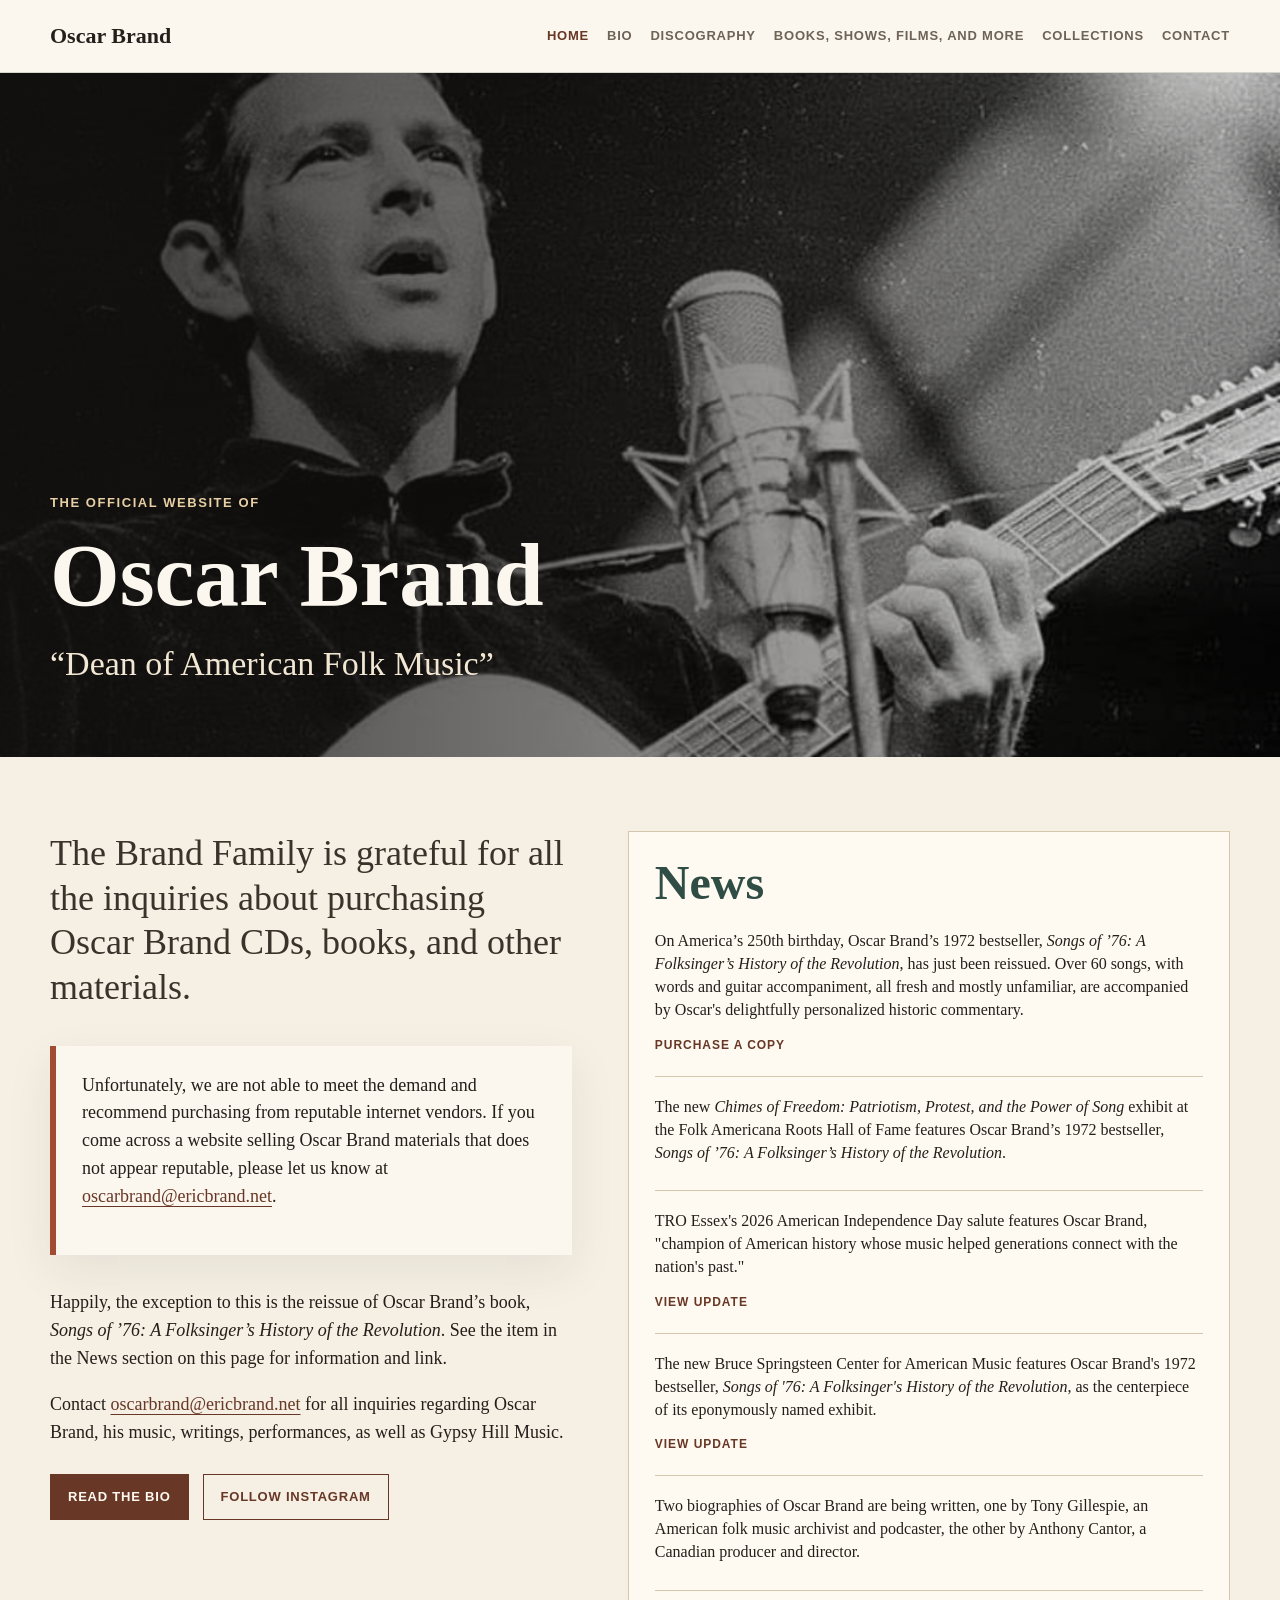
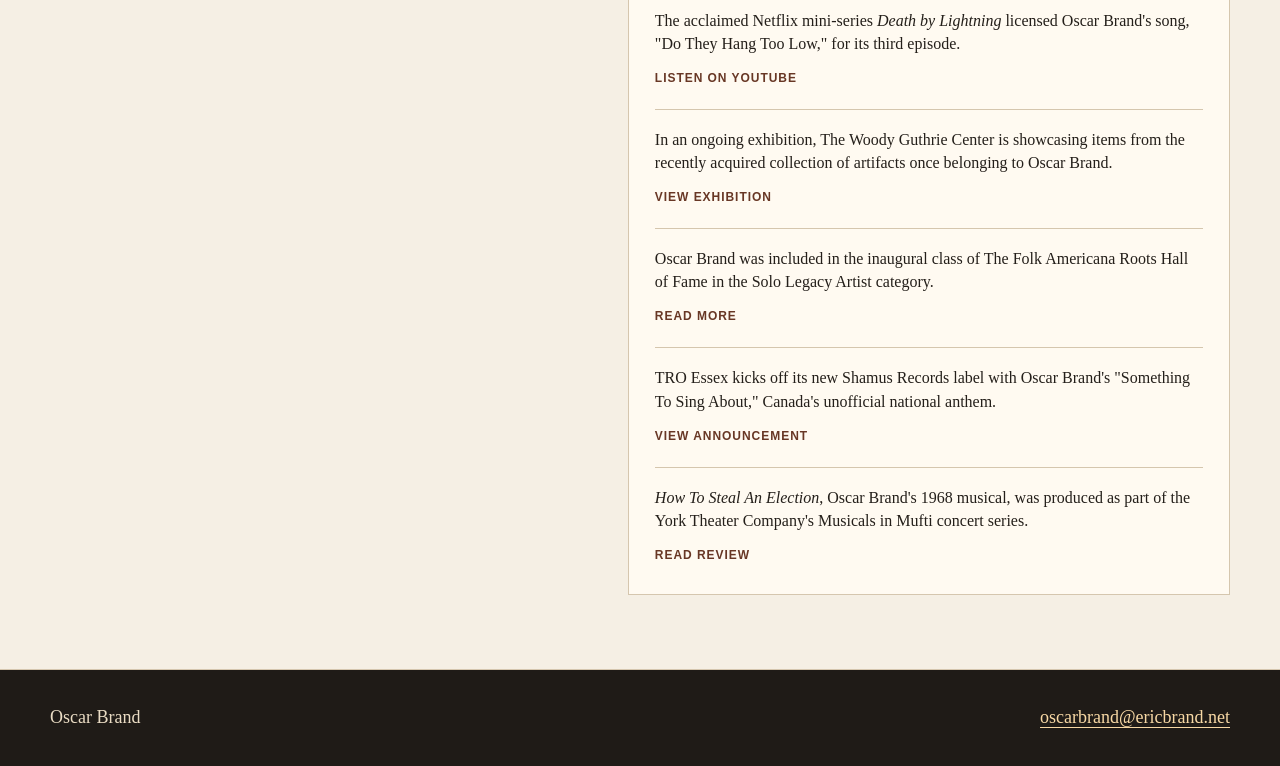
==== index.html @ 60d875d0 "Add technical SEO metadata and sitemap" ====
<!doctype html>
<html lang="en">
<head>
  <meta charset="utf-8">
  <meta name="viewport" content="width=device-width, initial-scale=1">
  <title>Oscar Brand | Official Website</title>
  <meta name="description" content="The official website of Oscar Brand, Dean of American Folk Music.">
  <meta name="robots" content="index, follow">
  <link rel="canonical" href="https://oscarbrand.com/">
  <meta property="og:type" content="website">
  <meta property="og:title" content="Oscar Brand | Official Website">
  <meta property="og:description" content="The official website of Oscar Brand, Dean of American Folk Music.">
  <meta property="og:url" content="https://oscarbrand.com/">
  <meta property="og:image" content="https://oscarbrand.com/assets/home-hero.jpg">
  <meta property="og:image:alt" content="Oscar Brand performing with his guitar">
  <link rel="stylesheet" href="styles.css">
  <script type="application/ld+json">
  {
    "@context": "https://schema.org",
    "@type": "Person",
    "name": "Oscar Brand",
    "url": "https://oscarbrand.com/",
    "image": "https://oscarbrand.com/assets/home-hero.jpg",
    "description": "Oscar Brand was a writer, composer, performer, and radio and television personality known as the Dean of American Folk Music.",
    "sameAs": [
      "https://en.wikipedia.org/wiki/Oscar_Brand",
      "https://www.instagram.com/theoscarbrand/",
      "https://www.discogs.com/artist/292540-Oscar-Brand"
    ]
  }
  </script>
</head>
<body>
  <header class="site-header">
    <nav class="nav" aria-label="Primary navigation">
      <a class="brand" href="index.html">Oscar Brand</a>
      <div class="nav-links">
        <a href="index.html" aria-current="page">Home</a>
        <a href="bio.html">Bio</a>
        <a href="discography.html">Discography</a>
        <a href="books-shows-films.html">Books, Shows, Films, and More</a>
        <a href="collections.html">Collections</a>
        <a href="contact.html">Contact</a>
      </div>
    </nav>
  </header>

  <main>
    <section class="hero" style="--hero-image: url('assets/home-hero.jpg'); --hero-position: 50% 30%;">
      <div class="hero-inner">
        <p class="eyebrow">The Official Website of</p>
        <h1>Oscar Brand</h1>
        <p class="hero-subtitle">“Dean of American Folk Music”</p>
      </div>
    </section>

    <section class="content two-column home-content">
      <div class="copy">
        <p class="lead">The Brand Family is grateful for all the inquiries about purchasing Oscar Brand CDs, books, and other materials.</p>
        <div class="notice">
          <p>Unfortunately, we are not able to meet the demand and recommend purchasing from reputable internet vendors. If you come across a website selling Oscar Brand materials that does not appear reputable, please let us know at <a href="mailto:oscarbrand@ericbrand.net">oscarbrand@ericbrand.net</a>.</p>
        </div>
        <p>Happily, the exception to this is the reissue of Oscar Brand’s book, <em>Songs of ’76: A Folksinger’s History of the Revolution</em>. See the item in the News section on this page for information and link.</p>
        <p>Contact <a href="mailto:oscarbrand@ericbrand.net">oscarbrand@ericbrand.net</a> for all inquiries regarding Oscar Brand, his music, writings, performances, as well as Gypsy Hill Music.</p>
        <div class="button-row">
          <a class="button" href="bio.html">Read the Bio</a>
          <a class="button secondary" href="https://www.instagram.com/theoscarbrand/">Follow Instagram</a>
        </div>
      </div>

      <aside class="news" aria-labelledby="news-heading">
        <h2 id="news-heading">News</h2>
        <ul class="news-list">
          <li><p>On America’s 250th birthday, Oscar Brand’s 1972 bestseller, <em>Songs of ’76: A Folksinger’s History of the Revolution</em>, has just been reissued. Over 60 songs, with words and guitar accompaniment, all fresh and mostly unfamiliar, are accompanied by Oscar's delightfully personalized historic commentary.</p><a href="https://www.simonandschuster.ca/books/Songs-of-76/Oscar-Brand/9781493098408">Purchase a copy</a></li>
          <li><p>The new <em>Chimes of Freedom: Patriotism, Protest, and the Power of Song</em> exhibit at the Folk Americana Roots Hall of Fame features Oscar Brand’s 1972 bestseller, <em>Songs of ’76: A Folksinger’s History of the Revolution</em>.</p></li>
          <li><p>TRO Essex's 2026 American Independence Day salute features Oscar Brand, "champion of American history whose music helped generations connect with the nation's past."</p><a href="https://www.instagram.com/troessexmusicgroup/reel/DaN21lPpsqW/">View update</a></li>
          <li><p>The new Bruce Springsteen Center for American Music features Oscar Brand's 1972 bestseller, <em>Songs of '76: A Folksinger's History of the Revolution</em>, as the centerpiece of its eponymously named exhibit.</p><a href="https://www.instagram.com/brand_jeannie/p/DZvspr8H_Sf/">View update</a></li>
          <li><p>Two biographies of Oscar Brand are being written, one by Tony Gillespie, an American folk music archivist and podcaster, the other by Anthony Cantor, a Canadian producer and director.</p></li>
          <li><p>The acclaimed Netflix mini-series <em>Death by Lightning</em> licensed Oscar Brand's song, "Do They Hang Too Low," for its third episode.</p><a href="https://www.youtube.com/playlist?list=PLxLf7ivC2yMUwayCAdQJcPtGXL4rlucHL">Listen on YouTube</a></li>
          <li><p>In an ongoing exhibition, The Woody Guthrie Center is showcasing items from the recently acquired collection of artifacts once belonging to Oscar Brand.</p><a href="https://woodyguthriecenter.org/visit/exhibits/balladmonger/">View exhibition</a></li>
          <li><p>Oscar Brand was included in the inaugural class of The Folk Americana Roots Hall of Fame in the Solo Legacy Artist category.</p><a href="https://www.americanbluesscene.com/2024/03/the-folk-americana-roots-hall-of-fame-inductees-oscar-brand/">Read more</a></li>
          <li><p>TRO Essex kicks off its new Shamus Records label with Oscar Brand's "Something To Sing About," Canada's unofficial national anthem.</p><a href="https://www.linkedin.com/posts/troessexmusicgroup_recordlabel-shamusrecords-music-activity-7161459647114149888-jFPa/">View announcement</a></li>
          <li><p><em>How To Steal An Election</em>, Oscar Brand's 1968 musical, was produced as part of the York Theater Company's Musicals in Mufti concert series.</p><a href="https://newyorktheater.me/2023/08/29/how-to-steal-an-election-musical-review/">Read review</a></li>
        </ul>
      </aside>
    </section>
  </main>

  <footer class="site-footer"><div class="footer-inner"><p>Oscar Brand</p><p><a href="mailto:oscarbrand@ericbrand.net">oscarbrand@ericbrand.net</a></p></div></footer>
</body>
</html>
---- styles.css ----
:root {
  --ink: #241f1a;
  --muted: #6d6357;
  --paper: #f5efe4;
  --paper-soft: #fbf7ef;
  --line: #d5c6ae;
  --accent: #9f4c32;
  --accent-dark: #683725;
  --green: #2f4c45;
  --gold: #b78449;
  --max: 1180px;
}

* { box-sizing: border-box; }
html { scroll-behavior: smooth; }
body {
  margin: 0;
  background: var(--paper);
  color: var(--ink);
  font-family: Georgia, "Times New Roman", serif;
  font-size: 18px;
  line-height: 1.55;
}
img { display: block; max-width: 100%; }
a { color: var(--accent-dark); text-decoration-thickness: 1px; text-underline-offset: 4px; }
a:hover { color: var(--accent); }
.site-header {
  position: sticky;
  top: 0;
  z-index: 10;
  border-bottom: 1px solid rgba(36, 31, 26, 0.16);
  background: rgba(251, 247, 239, 0.94);
  backdrop-filter: blur(14px);
}
.nav {
  width: min(var(--max), calc(100% - 40px));
  margin: 0 auto;
  min-height: 72px;
  display: flex;
  align-items: center;
  justify-content: space-between;
  gap: 24px;
}
.brand {
  color: var(--ink);
  font-size: 22px;
  font-weight: 700;
  letter-spacing: 0;
  text-decoration: none;
  white-space: nowrap;
}
.nav-links { display: flex; align-items: center; justify-content: flex-end; gap: 18px; flex-wrap: wrap; }
.nav-links a {
  color: var(--muted);
  font-family: Arial, Helvetica, sans-serif;
  font-size: 13px;
  font-weight: 700;
  letter-spacing: 0.06em;
  text-transform: uppercase;
  text-decoration: none;
}
.nav-links a[aria-current="page"], .nav-links a:hover { color: var(--accent-dark); }
.hero {
  width: min(100%, 1440px);
  margin-inline: auto;
  min-height: 76vh;
  display: grid;
  align-items: end;
  background: linear-gradient(90deg, rgba(20, 18, 16, 0.82) 0%, rgba(20, 18, 16, 0.58) 43%, rgba(20, 18, 16, 0.12) 100%), var(--hero-image) var(--hero-position, center) / cover no-repeat;
  color: var(--paper-soft);
}
.hero-inner { width: min(var(--max), calc(100% - 40px)); margin: 0 auto; padding: 88px 0 72px; }
.eyebrow {
  margin: 0 0 14px;
  color: #e8cfa4;
  font-family: Arial, Helvetica, sans-serif;
  font-size: 13px;
  font-weight: 700;
  letter-spacing: 0.12em;
  text-transform: uppercase;
}
h1, h2, h3 { margin: 0; line-height: 1.06; letter-spacing: 0; }
h1 { max-width: 760px; font-size: clamp(48px, 7vw, 98px); }
.hero-subtitle { max-width: 680px; margin: 20px 0 0; color: #f2e7d3; font-size: clamp(22px, 3vw, 34px); line-height: 1.25; }
.page-hero {
  width: min(100%, 1440px);
  margin-inline: auto;
  min-height: 390px;
  display: grid;
  align-items: end;
  background: linear-gradient(90deg, rgba(20, 18, 16, 0.82) 0%, rgba(20, 18, 16, 0.46) 48%, rgba(20, 18, 16, 0.08) 100%), var(--hero-image) var(--hero-position, center) / cover no-repeat;
  color: var(--paper-soft);
}
.page-hero .hero-inner { padding: 0 0 52px; }
.content { width: min(var(--max), calc(100% - 40px)); margin: 0 auto; padding: 74px 0; }
.two-column { display: grid; grid-template-columns: minmax(0, 1.1fr) minmax(310px, 0.55fr); gap: 56px; align-items: start; }
.home-content { grid-template-columns: minmax(0, 0.78fr) minmax(390px, 0.9fr); }
.lead { color: #3b332b; font-size: clamp(23px, 3vw, 36px); line-height: 1.24; }
.copy p { max-width: 780px; }
.copy p:first-child { margin-top: 0; }
.notice { margin: 34px 0; padding: 26px; border-left: 6px solid var(--accent); background: var(--paper-soft); box-shadow: 0 16px 44px rgba(68, 50, 33, 0.08); }
.button-row { display: flex; gap: 14px; flex-wrap: wrap; margin-top: 28px; }
.button {
  display: inline-flex;
  align-items: center;
  min-height: 46px;
  padding: 11px 17px;
  border: 1px solid var(--accent-dark);
  background: var(--accent-dark);
  color: #fffaf1;
  font-family: Arial, Helvetica, sans-serif;
  font-size: 13px;
  font-weight: 700;
  letter-spacing: 0.06em;
  text-transform: uppercase;
  text-decoration: none;
}
.button.secondary { background: transparent; color: var(--accent-dark); }
.news { padding: 26px; border: 1px solid var(--line); background: #fffaf1; }
.news h2, .section-title { margin-bottom: 20px; color: var(--green); font-size: clamp(30px, 4vw, 48px); }
.news-list { display: grid; gap: 18px; margin: 0; padding: 0; list-style: none; }
.news-list li { padding-top: 18px; border-top: 1px solid var(--line); }
.news-list li:first-child { padding-top: 0; border-top: 0; }
.news-list p { margin: 0 0 8px; font-size: 16px; line-height: 1.45; }
.news-list a { font-family: Arial, Helvetica, sans-serif; font-size: 12px; font-weight: 700; letter-spacing: 0.08em; text-transform: uppercase; text-decoration: none; }
.feature-image { overflow: hidden; border: 1px solid var(--line); background: #fffaf1; }
.feature-image img { width: 100%; aspect-ratio: 4 / 3; object-fit: cover; object-position: var(--feature-position, center); }
.feature-image.full-image img { aspect-ratio: auto; object-fit: contain; }
.link-grid { display: grid; grid-template-columns: repeat(3, minmax(0, 1fr)); gap: 14px; margin-top: 30px; }
.link-card { min-height: 112px; padding: 20px; border: 1px solid var(--line); background: var(--paper-soft); color: var(--ink); text-decoration: none; }
.link-card strong { display: block; margin-bottom: 6px; color: var(--accent-dark); font-family: Arial, Helvetica, sans-serif; font-size: 13px; letter-spacing: 0.07em; text-transform: uppercase; }
.simple-list { display: grid; grid-template-columns: repeat(2, minmax(0, 1fr)); gap: 14px; margin: 30px 0 0; padding: 0; list-style: none; }
.simple-list li { padding: 18px 20px; border: 1px solid var(--line); background: var(--paper-soft); }
.simple-list a { font-weight: 700; }
.site-footer { border-top: 1px solid var(--line); background: #1f1b17; color: #eadcc4; }
.footer-inner { width: min(var(--max), calc(100% - 40px)); margin: 0 auto; padding: 34px 0; display: flex; align-items: center; justify-content: space-between; gap: 20px; flex-wrap: wrap; }
.footer-inner p { margin: 0; }
.footer-inner a { color: #f7d8a4; }
@media (max-width: 860px) {
  .nav { align-items: flex-start; flex-direction: column; padding: 18px 0; }
  .nav-links { justify-content: flex-start; gap: 12px 16px; }
  .two-column, .link-grid, .simple-list { grid-template-columns: 1fr; }
  .content { padding: 52px 0; }
}
@media (max-width: 560px) {
  body { font-size: 17px; }
  .hero-inner { padding: 62px 0; }
  .page-hero .hero-inner { padding: 0 0 42px; }
  .button { width: 100%; justify-content: center; }
}
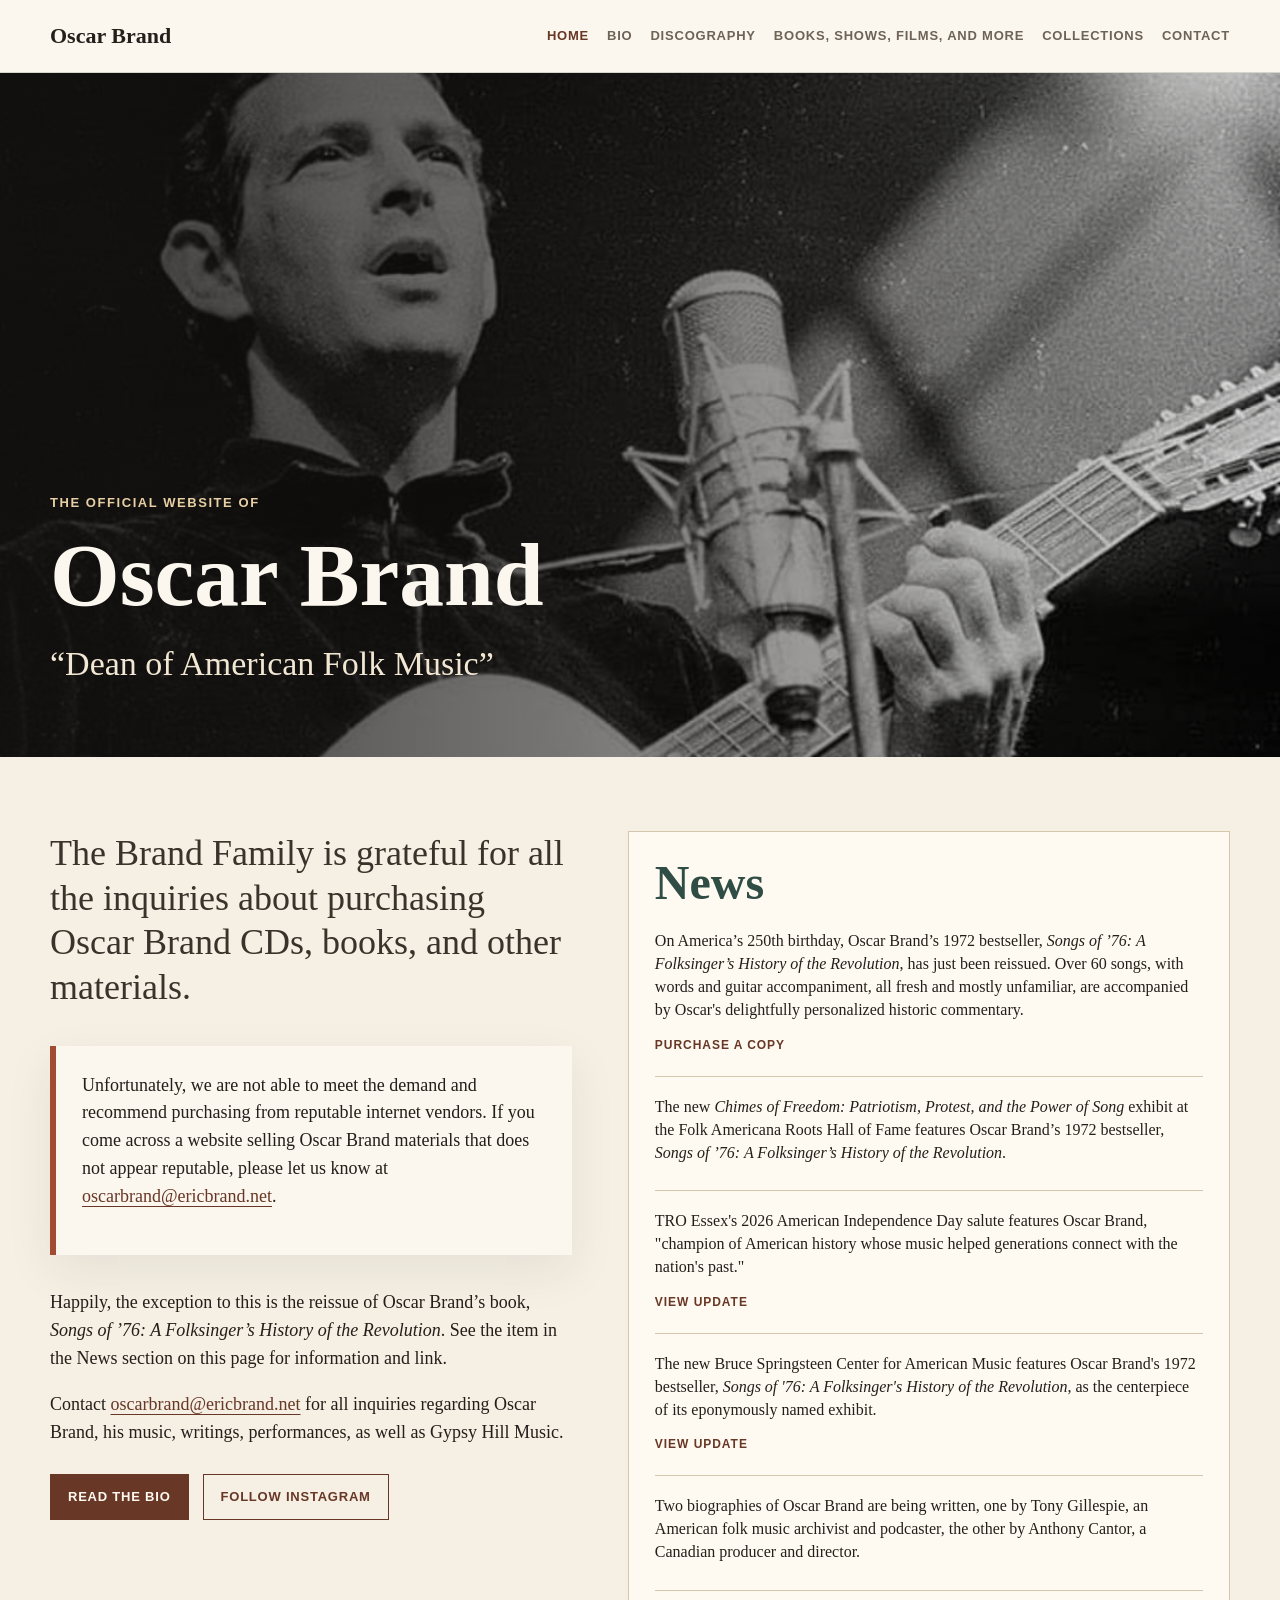
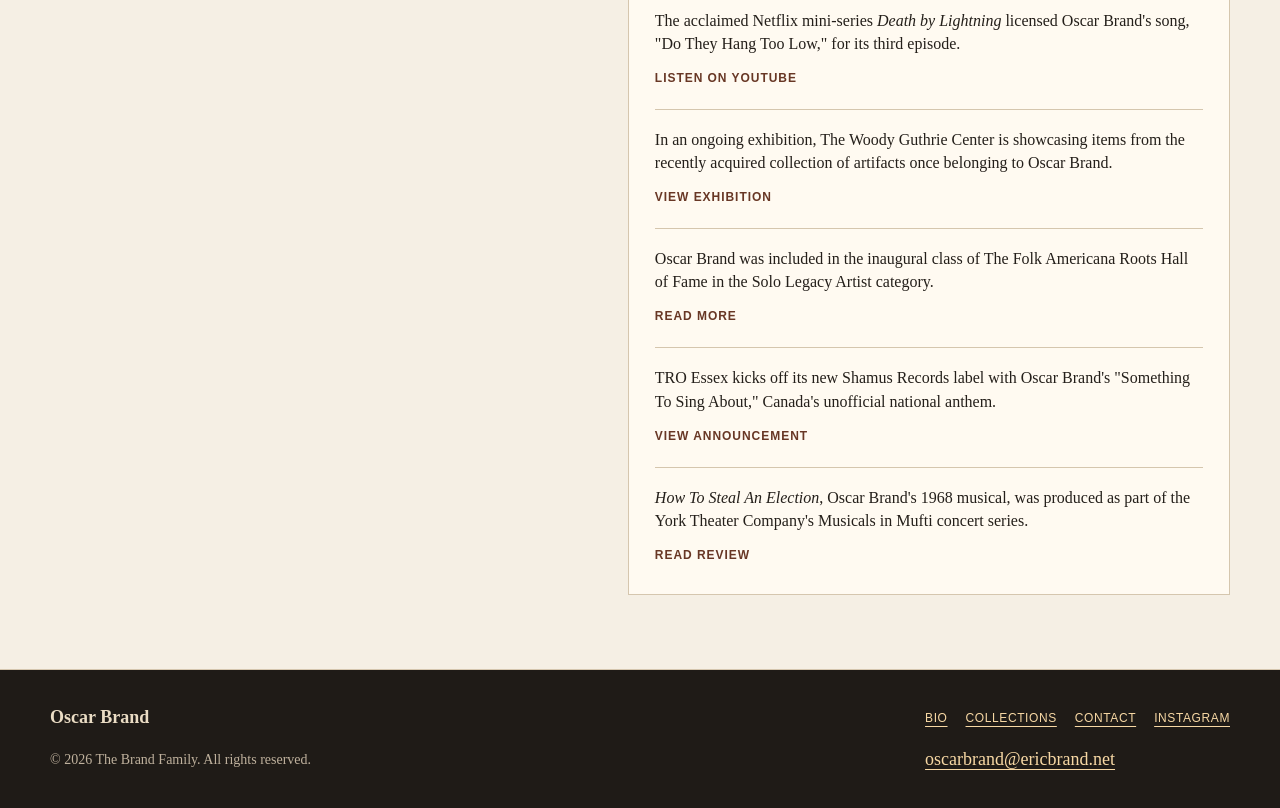
==== commit 3285b4c5: "Improve responsive navigation and site media" ====
--- a/index.html
+++ b/index.html
@@ -13,7 +13,10 @@
   <meta property="og:url" content="https://oscarbrand.com/">
   <meta property="og:image" content="https://oscarbrand.com/assets/home-hero.jpg">
   <meta property="og:image:alt" content="Oscar Brand performing with his guitar">
-  <link rel="stylesheet" href="styles.css">
+  <meta name="twitter:card" content="summary_large_image">
+  <link rel="icon" href="favicon.svg" type="image/svg+xml">
+  <script>document.documentElement.classList.add('js');</script>
+  <link rel="stylesheet" href="styles.css?v=20260910c">
   <script type="application/ld+json">
   {
     "@context": "https://schema.org",
@@ -34,7 +37,8 @@
   <header class="site-header">
     <nav class="nav" aria-label="Primary navigation">
       <a class="brand" href="index.html">Oscar Brand</a>
-      <div class="nav-links">
+      <button class="nav-toggle" type="button" aria-expanded="false" aria-controls="primary-links"><span class="nav-toggle-lines" aria-hidden="true"></span><span class="sr-only">Menu</span></button>
+      <div class="nav-links" id="primary-links">
         <a href="index.html" aria-current="page">Home</a>
         <a href="bio.html">Bio</a>
         <a href="discography.html">Discography</a>
@@ -46,7 +50,8 @@
   </header>
 
   <main>
-    <section class="hero" style="--hero-image: url('assets/home-hero.jpg'); --hero-position: 50% 30%;">
+    <section class="hero" style="--hero-position: 50% 30%;">
+      <img class="hero-image" src="assets/home-hero.jpg" alt="Oscar Brand performing with his guitar" width="1080" height="1075" fetchpriority="high">
       <div class="hero-inner">
         <p class="eyebrow">The Official Website of</p>
         <h1>Oscar Brand</h1>
@@ -64,28 +69,29 @@
         <p>Contact <a href="mailto:oscarbrand@ericbrand.net">oscarbrand@ericbrand.net</a> for all inquiries regarding Oscar Brand, his music, writings, performances, as well as Gypsy Hill Music.</p>
         <div class="button-row">
           <a class="button" href="bio.html">Read the Bio</a>
-          <a class="button secondary" href="https://www.instagram.com/theoscarbrand/">Follow Instagram</a>
+          <a class="button secondary" href="https://www.instagram.com/theoscarbrand/" target="_blank" rel="noopener noreferrer">Follow Instagram</a>
         </div>
       </div>
 
       <aside class="news" aria-labelledby="news-heading">
         <h2 id="news-heading">News</h2>
         <ul class="news-list">
-          <li><p>On America’s 250th birthday, Oscar Brand’s 1972 bestseller, <em>Songs of ’76: A Folksinger’s History of the Revolution</em>, has just been reissued. Over 60 songs, with words and guitar accompaniment, all fresh and mostly unfamiliar, are accompanied by Oscar's delightfully personalized historic commentary.</p><a href="https://www.simonandschuster.ca/books/Songs-of-76/Oscar-Brand/9781493098408">Purchase a copy</a></li>
+          <li><p>On America’s 250th birthday, Oscar Brand’s 1972 bestseller, <em>Songs of ’76: A Folksinger’s History of the Revolution</em>, has just been reissued. Over 60 songs, with words and guitar accompaniment, all fresh and mostly unfamiliar, are accompanied by Oscar's delightfully personalized historic commentary.</p><a href="https://www.simonandschuster.ca/books/Songs-of-76/Oscar-Brand/9781493098408" target="_blank" rel="noopener noreferrer">Purchase a copy</a></li>
           <li><p>The new <em>Chimes of Freedom: Patriotism, Protest, and the Power of Song</em> exhibit at the Folk Americana Roots Hall of Fame features Oscar Brand’s 1972 bestseller, <em>Songs of ’76: A Folksinger’s History of the Revolution</em>.</p></li>
-          <li><p>TRO Essex's 2026 American Independence Day salute features Oscar Brand, "champion of American history whose music helped generations connect with the nation's past."</p><a href="https://www.instagram.com/troessexmusicgroup/reel/DaN21lPpsqW/">View update</a></li>
-          <li><p>The new Bruce Springsteen Center for American Music features Oscar Brand's 1972 bestseller, <em>Songs of '76: A Folksinger's History of the Revolution</em>, as the centerpiece of its eponymously named exhibit.</p><a href="https://www.instagram.com/brand_jeannie/p/DZvspr8H_Sf/">View update</a></li>
+          <li><p>TRO Essex's 2026 American Independence Day salute features Oscar Brand, "champion of American history whose music helped generations connect with the nation's past."</p><a href="https://www.instagram.com/troessexmusicgroup/reel/DaN21lPpsqW/" target="_blank" rel="noopener noreferrer">View update</a></li>
+          <li><p>The new Bruce Springsteen Center for American Music features Oscar Brand's 1972 bestseller, <em>Songs of '76: A Folksinger's History of the Revolution</em>, as the centerpiece of its eponymously named exhibit.</p><a href="https://www.instagram.com/brand_jeannie/p/DZvspr8H_Sf/" target="_blank" rel="noopener noreferrer">View update</a></li>
           <li><p>Two biographies of Oscar Brand are being written, one by Tony Gillespie, an American folk music archivist and podcaster, the other by Anthony Cantor, a Canadian producer and director.</p></li>
-          <li><p>The acclaimed Netflix mini-series <em>Death by Lightning</em> licensed Oscar Brand's song, "Do They Hang Too Low," for its third episode.</p><a href="https://www.youtube.com/playlist?list=PLxLf7ivC2yMUwayCAdQJcPtGXL4rlucHL">Listen on YouTube</a></li>
-          <li><p>In an ongoing exhibition, The Woody Guthrie Center is showcasing items from the recently acquired collection of artifacts once belonging to Oscar Brand.</p><a href="https://woodyguthriecenter.org/visit/exhibits/balladmonger/">View exhibition</a></li>
-          <li><p>Oscar Brand was included in the inaugural class of The Folk Americana Roots Hall of Fame in the Solo Legacy Artist category.</p><a href="https://www.americanbluesscene.com/2024/03/the-folk-americana-roots-hall-of-fame-inductees-oscar-brand/">Read more</a></li>
-          <li><p>TRO Essex kicks off its new Shamus Records label with Oscar Brand's "Something To Sing About," Canada's unofficial national anthem.</p><a href="https://www.linkedin.com/posts/troessexmusicgroup_recordlabel-shamusrecords-music-activity-7161459647114149888-jFPa/">View announcement</a></li>
-          <li><p><em>How To Steal An Election</em>, Oscar Brand's 1968 musical, was produced as part of the York Theater Company's Musicals in Mufti concert series.</p><a href="https://newyorktheater.me/2023/08/29/how-to-steal-an-election-musical-review/">Read review</a></li>
+          <li><p>The acclaimed Netflix mini-series <em>Death by Lightning</em> licensed Oscar Brand's song, "Do They Hang Too Low," for its third episode.</p><a href="https://www.youtube.com/playlist?list=PLxLf7ivC2yMUwayCAdQJcPtGXL4rlucHL" target="_blank" rel="noopener noreferrer">Listen on YouTube</a></li>
+          <li><p>In an ongoing exhibition, The Woody Guthrie Center is showcasing items from the recently acquired collection of artifacts once belonging to Oscar Brand.</p><a href="https://woodyguthriecenter.org/visit/exhibits/balladmonger/" target="_blank" rel="noopener noreferrer">View exhibition</a></li>
+          <li><p>Oscar Brand was included in the inaugural class of The Folk Americana Roots Hall of Fame in the Solo Legacy Artist category.</p><a href="https://www.americanbluesscene.com/2024/03/the-folk-americana-roots-hall-of-fame-inductees-oscar-brand/" target="_blank" rel="noopener noreferrer">Read more</a></li>
+          <li><p>TRO Essex kicks off its new Shamus Records label with Oscar Brand's "Something To Sing About," Canada's unofficial national anthem.</p><a href="https://www.linkedin.com/posts/troessexmusicgroup_recordlabel-shamusrecords-music-activity-7161459647114149888-jFPa/" target="_blank" rel="noopener noreferrer">View announcement</a></li>
+          <li><p><em>How To Steal An Election</em>, Oscar Brand's 1968 musical, was produced as part of the York Theater Company's Musicals in Mufti concert series.</p><a href="https://newyorktheater.me/2023/08/29/how-to-steal-an-election-musical-review/" target="_blank" rel="noopener noreferrer">Read review</a></li>
         </ul>
       </aside>
     </section>
   </main>
 
-  <footer class="site-footer"><div class="footer-inner"><p>Oscar Brand</p><p><a href="mailto:oscarbrand@ericbrand.net">oscarbrand@ericbrand.net</a></p></div></footer>
+  <footer class="site-footer"><div class="footer-inner"><p><strong>Oscar Brand</strong></p><nav class="footer-links" aria-label="Footer navigation"><a href="bio.html">Bio</a><a href="collections.html">Collections</a><a href="contact.html">Contact</a><a href="https://www.instagram.com/theoscarbrand/" target="_blank" rel="noopener noreferrer">Instagram</a></nav><p class="footer-copyright">&copy; 2026 The Brand Family. All rights reserved.</p><p><a href="mailto:oscarbrand@ericbrand.net">oscarbrand@ericbrand.net</a></p></div></footer>
+  <script src="site.js?v=20260910a"></script>
 </body>
 </html>
--- a/styles.css
+++ b/styles.css
@@ -12,6 +12,7 @@
 }
 
 * { box-sizing: border-box; }
+.sr-only { position: absolute; width: 1px; height: 1px; padding: 0; margin: -1px; overflow: hidden; clip: rect(0, 0, 0, 0); white-space: nowrap; border: 0; }
 html { scroll-behavior: smooth; }
 body {
   margin: 0;
@@ -49,6 +50,34 @@
   text-decoration: none;
   white-space: nowrap;
 }
+.nav-toggle {
+  display: none;
+  align-items: center;
+  justify-content: center;
+  width: 44px;
+  height: 44px;
+  padding: 0;
+  border: 1px solid var(--line);
+  background: transparent;
+  color: var(--ink);
+  cursor: pointer;
+}
+.nav-toggle-lines,
+.nav-toggle-lines::before,
+.nav-toggle-lines::after {
+  display: block;
+  width: 20px;
+  height: 2px;
+  background: currentColor;
+  content: "";
+  transition: transform 180ms ease, opacity 180ms ease;
+}
+.nav-toggle-lines { position: relative; }
+.nav-toggle-lines::before { position: absolute; top: -6px; }
+.nav-toggle-lines::after { position: absolute; top: 6px; }
+.nav-toggle[aria-expanded="true"] .nav-toggle-lines { background: transparent; }
+.nav-toggle[aria-expanded="true"] .nav-toggle-lines::before { top: 0; transform: rotate(45deg); }
+.nav-toggle[aria-expanded="true"] .nav-toggle-lines::after { top: 0; transform: rotate(-45deg); }
 .nav-links { display: flex; align-items: center; justify-content: flex-end; gap: 18px; flex-wrap: wrap; }
 .nav-links a {
   color: var(--muted);
@@ -64,12 +93,29 @@
   width: min(100%, 1440px);
   margin-inline: auto;
   min-height: 76vh;
+  position: relative;
+  overflow: hidden;
   display: grid;
   align-items: end;
-  background: linear-gradient(90deg, rgba(20, 18, 16, 0.82) 0%, rgba(20, 18, 16, 0.58) 43%, rgba(20, 18, 16, 0.12) 100%), var(--hero-image) var(--hero-position, center) / cover no-repeat;
   color: var(--paper-soft);
 }
-.hero-inner { width: min(var(--max), calc(100% - 40px)); margin: 0 auto; padding: 88px 0 72px; }
+.hero::after, .page-hero::after {
+  position: absolute;
+  inset: 0;
+  z-index: 1;
+  background: linear-gradient(90deg, rgba(20, 18, 16, 0.82) 0%, rgba(20, 18, 16, 0.58) 43%, rgba(20, 18, 16, 0.12) 100%);
+  content: "";
+  pointer-events: none;
+}
+.hero-image {
+  position: absolute;
+  inset: 0;
+  width: 100%;
+  height: 100%;
+  object-fit: cover;
+  object-position: var(--hero-position, center);
+}
+.hero-inner { position: relative; z-index: 2; width: min(var(--max), calc(100% - 40px)); margin: 0 auto; padding: 88px 0 72px; }
 .eyebrow {
   margin: 0 0 14px;
   color: #e8cfa4;
@@ -86,11 +132,13 @@
   width: min(100%, 1440px);
   margin-inline: auto;
   min-height: 390px;
+  position: relative;
+  overflow: hidden;
   display: grid;
   align-items: end;
-  background: linear-gradient(90deg, rgba(20, 18, 16, 0.82) 0%, rgba(20, 18, 16, 0.46) 48%, rgba(20, 18, 16, 0.08) 100%), var(--hero-image) var(--hero-position, center) / cover no-repeat;
   color: var(--paper-soft);
 }
+.page-hero::after { background: linear-gradient(90deg, rgba(20, 18, 16, 0.82) 0%, rgba(20, 18, 16, 0.46) 48%, rgba(20, 18, 16, 0.08) 100%); }
 .page-hero .hero-inner { padding: 0 0 52px; }
 .content { width: min(var(--max), calc(100% - 40px)); margin: 0 auto; padding: 74px 0; }
 .two-column { display: grid; grid-template-columns: minmax(0, 1.1fr) minmax(310px, 0.55fr); gap: 56px; align-items: start; }
@@ -123,8 +171,8 @@
 .news-list li:first-child { padding-top: 0; border-top: 0; }
 .news-list p { margin: 0 0 8px; font-size: 16px; line-height: 1.45; }
 .news-list a { font-family: Arial, Helvetica, sans-serif; font-size: 12px; font-weight: 700; letter-spacing: 0.08em; text-transform: uppercase; text-decoration: none; }
-.feature-image { overflow: hidden; border: 1px solid var(--line); background: #fffaf1; }
-.feature-image img { width: 100%; aspect-ratio: 4 / 3; object-fit: cover; object-position: var(--feature-position, center); }
+.feature-image { margin: 0; overflow: hidden; border: 1px solid var(--line); background: #fffaf1; }
+.feature-image img { width: 100%; height: auto; aspect-ratio: 4 / 3; object-fit: cover; object-position: var(--feature-position, center); }
 .feature-image.full-image img { aspect-ratio: auto; object-fit: contain; }
 .link-grid { display: grid; grid-template-columns: repeat(3, minmax(0, 1fr)); gap: 14px; margin-top: 30px; }
 .link-card { min-height: 112px; padding: 20px; border: 1px solid var(--line); background: var(--paper-soft); color: var(--ink); text-decoration: none; }
@@ -133,14 +181,41 @@
 .simple-list li { padding: 18px 20px; border: 1px solid var(--line); background: var(--paper-soft); }
 .simple-list a { font-weight: 700; }
 .site-footer { border-top: 1px solid var(--line); background: #1f1b17; color: #eadcc4; }
-.footer-inner { width: min(var(--max), calc(100% - 40px)); margin: 0 auto; padding: 34px 0; display: flex; align-items: center; justify-content: space-between; gap: 20px; flex-wrap: wrap; }
+.footer-inner { width: min(var(--max), calc(100% - 40px)); margin: 0 auto; padding: 34px 0; display: grid; grid-template-columns: 1fr auto; align-items: center; gap: 14px 30px; }
 .footer-inner p { margin: 0; }
 .footer-inner a { color: #f7d8a4; }
+.footer-links { display: flex; justify-content: flex-end; gap: 10px 18px; flex-wrap: wrap; font-family: Arial, Helvetica, sans-serif; font-size: 12px; letter-spacing: 0.05em; text-transform: uppercase; }
+.footer-copyright { color: #bfb19d; font-size: 14px; }
 @media (max-width: 860px) {
-  .nav { align-items: flex-start; flex-direction: column; padding: 18px 0; }
-  .nav-links { justify-content: flex-start; gap: 12px 16px; }
+  .nav { min-height: 64px; padding: 10px 0; flex-wrap: wrap; }
+  .nav-links {
+    width: 100%;
+    justify-content: flex-start;
+    gap: 12px 16px;
+    padding-bottom: 8px;
+  }
+  .js .nav-toggle { display: inline-flex; }
+  .js .nav-links {
+    position: absolute;
+    top: 100%;
+    left: 0;
+    max-height: 0;
+    overflow: hidden;
+    display: grid;
+    justify-content: stretch;
+    gap: 0;
+    background: var(--paper-soft);
+    box-shadow: 0 14px 24px rgba(36, 31, 26, 0.14);
+    opacity: 0;
+    visibility: hidden;
+    transition: max-height 220ms ease, opacity 180ms ease, visibility 180ms ease;
+  }
+  .js .nav-links.is-open { max-height: 420px; opacity: 1; visibility: visible; }
+  .js .nav-links a { padding: 12px 20px; border-top: 1px solid var(--line); }
   .two-column, .link-grid, .simple-list { grid-template-columns: 1fr; }
   .content { padding: 52px 0; }
+  .footer-inner { grid-template-columns: 1fr; }
+  .footer-links { justify-content: flex-start; }
 }
 @media (max-width: 560px) {
   body { font-size: 17px; }
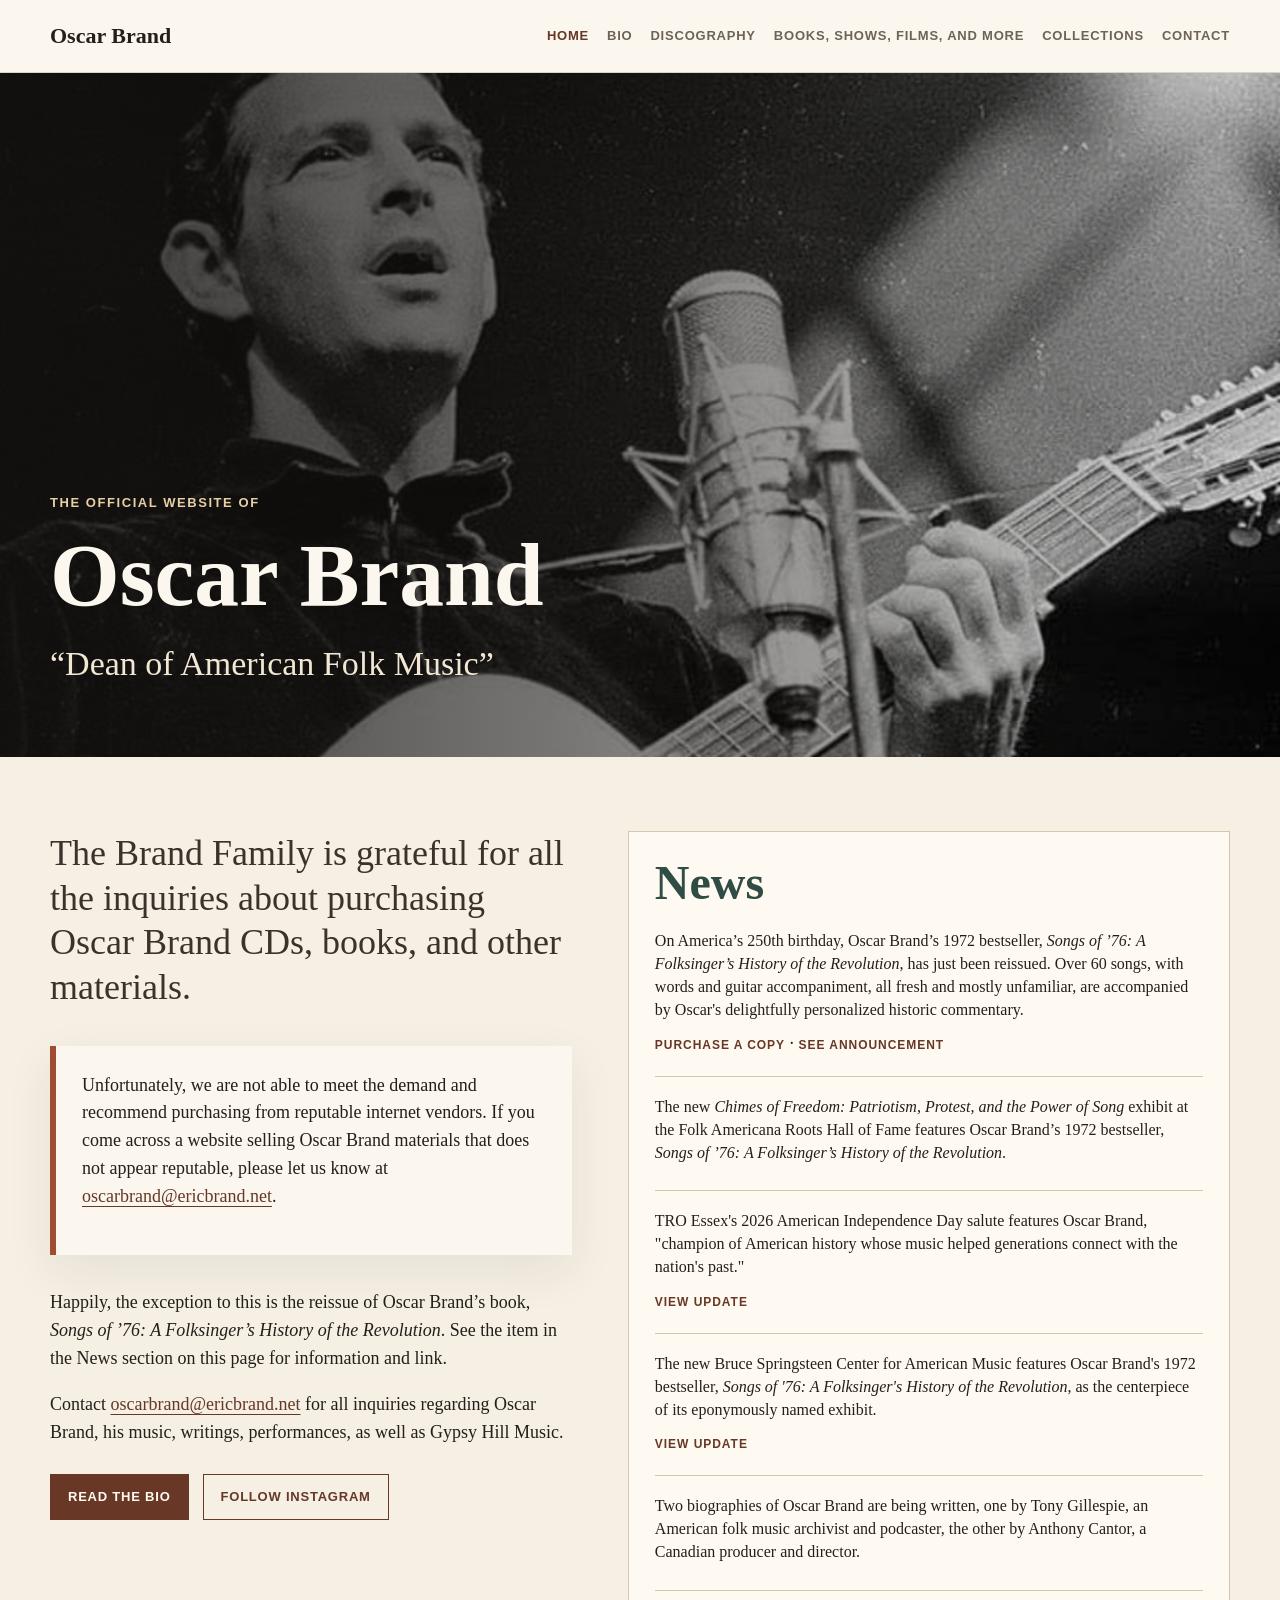
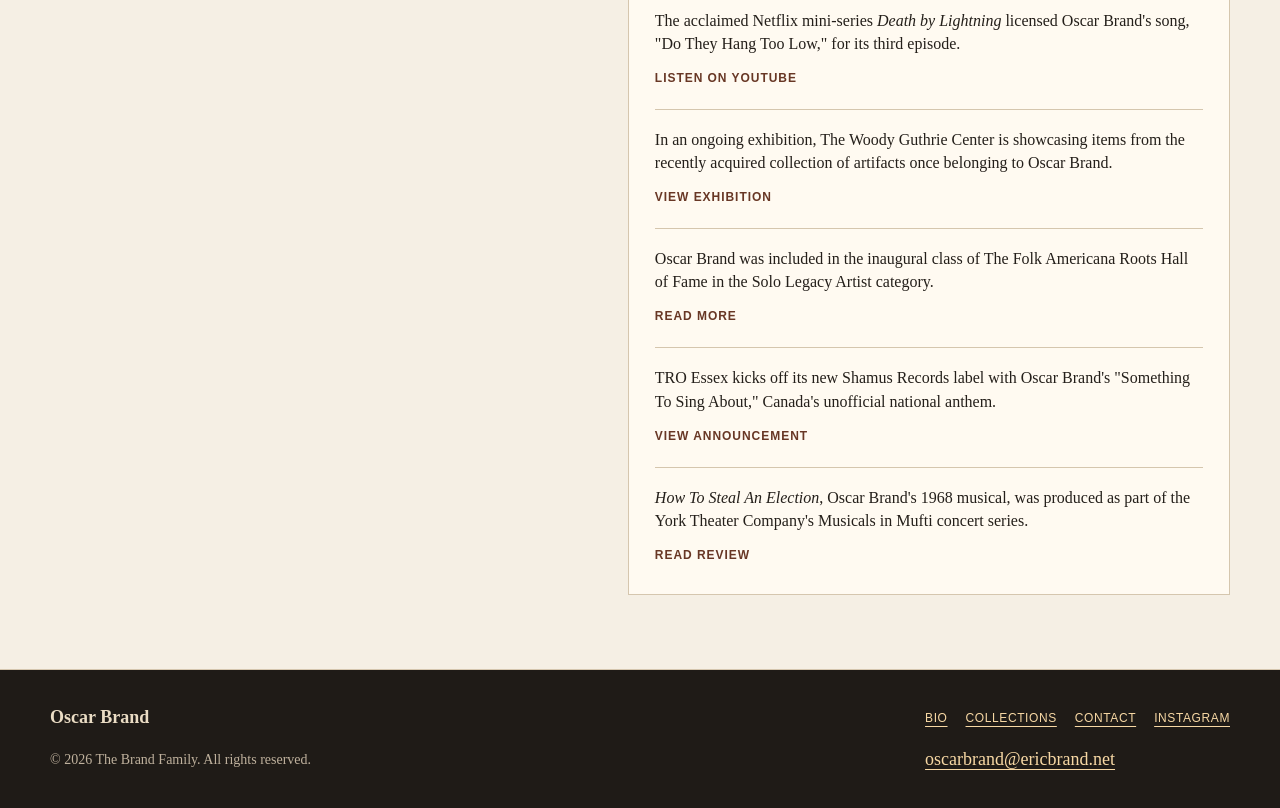
==== commit 27a2a57f: "Add book announcement link to homepage news" ====
--- a/index.html
+++ b/index.html
@@ -76,7 +76,7 @@
       <aside class="news" aria-labelledby="news-heading">
         <h2 id="news-heading">News</h2>
         <ul class="news-list">
-          <li><p>On America’s 250th birthday, Oscar Brand’s 1972 bestseller, <em>Songs of ’76: A Folksinger’s History of the Revolution</em>, has just been reissued. Over 60 songs, with words and guitar accompaniment, all fresh and mostly unfamiliar, are accompanied by Oscar's delightfully personalized historic commentary.</p><a href="https://www.simonandschuster.ca/books/Songs-of-76/Oscar-Brand/9781493098408" target="_blank" rel="noopener noreferrer">Purchase a copy</a></li>
+          <li><p>On America’s 250th birthday, Oscar Brand’s 1972 bestseller, <em>Songs of ’76: A Folksinger’s History of the Revolution</em>, has just been reissued. Over 60 songs, with words and guitar accompaniment, all fresh and mostly unfamiliar, are accompanied by Oscar's delightfully personalized historic commentary.</p><a href="https://www.simonandschuster.ca/books/Songs-of-76/Oscar-Brand/9781493098408" target="_blank" rel="noopener noreferrer">Purchase a copy</a> · <a href="https://www.instagram.com/p/DdNG9AiFvvz/?stkn=bWpmbHNpZHl3cmJk" target="_blank" rel="noopener noreferrer">See announcement</a></li>
           <li><p>The new <em>Chimes of Freedom: Patriotism, Protest, and the Power of Song</em> exhibit at the Folk Americana Roots Hall of Fame features Oscar Brand’s 1972 bestseller, <em>Songs of ’76: A Folksinger’s History of the Revolution</em>.</p></li>
           <li><p>TRO Essex's 2026 American Independence Day salute features Oscar Brand, "champion of American history whose music helped generations connect with the nation's past."</p><a href="https://www.instagram.com/troessexmusicgroup/reel/DaN21lPpsqW/" target="_blank" rel="noopener noreferrer">View update</a></li>
           <li><p>The new Bruce Springsteen Center for American Music features Oscar Brand's 1972 bestseller, <em>Songs of '76: A Folksinger's History of the Revolution</em>, as the centerpiece of its eponymously named exhibit.</p><a href="https://www.instagram.com/brand_jeannie/p/DZvspr8H_Sf/" target="_blank" rel="noopener noreferrer">View update</a></li>
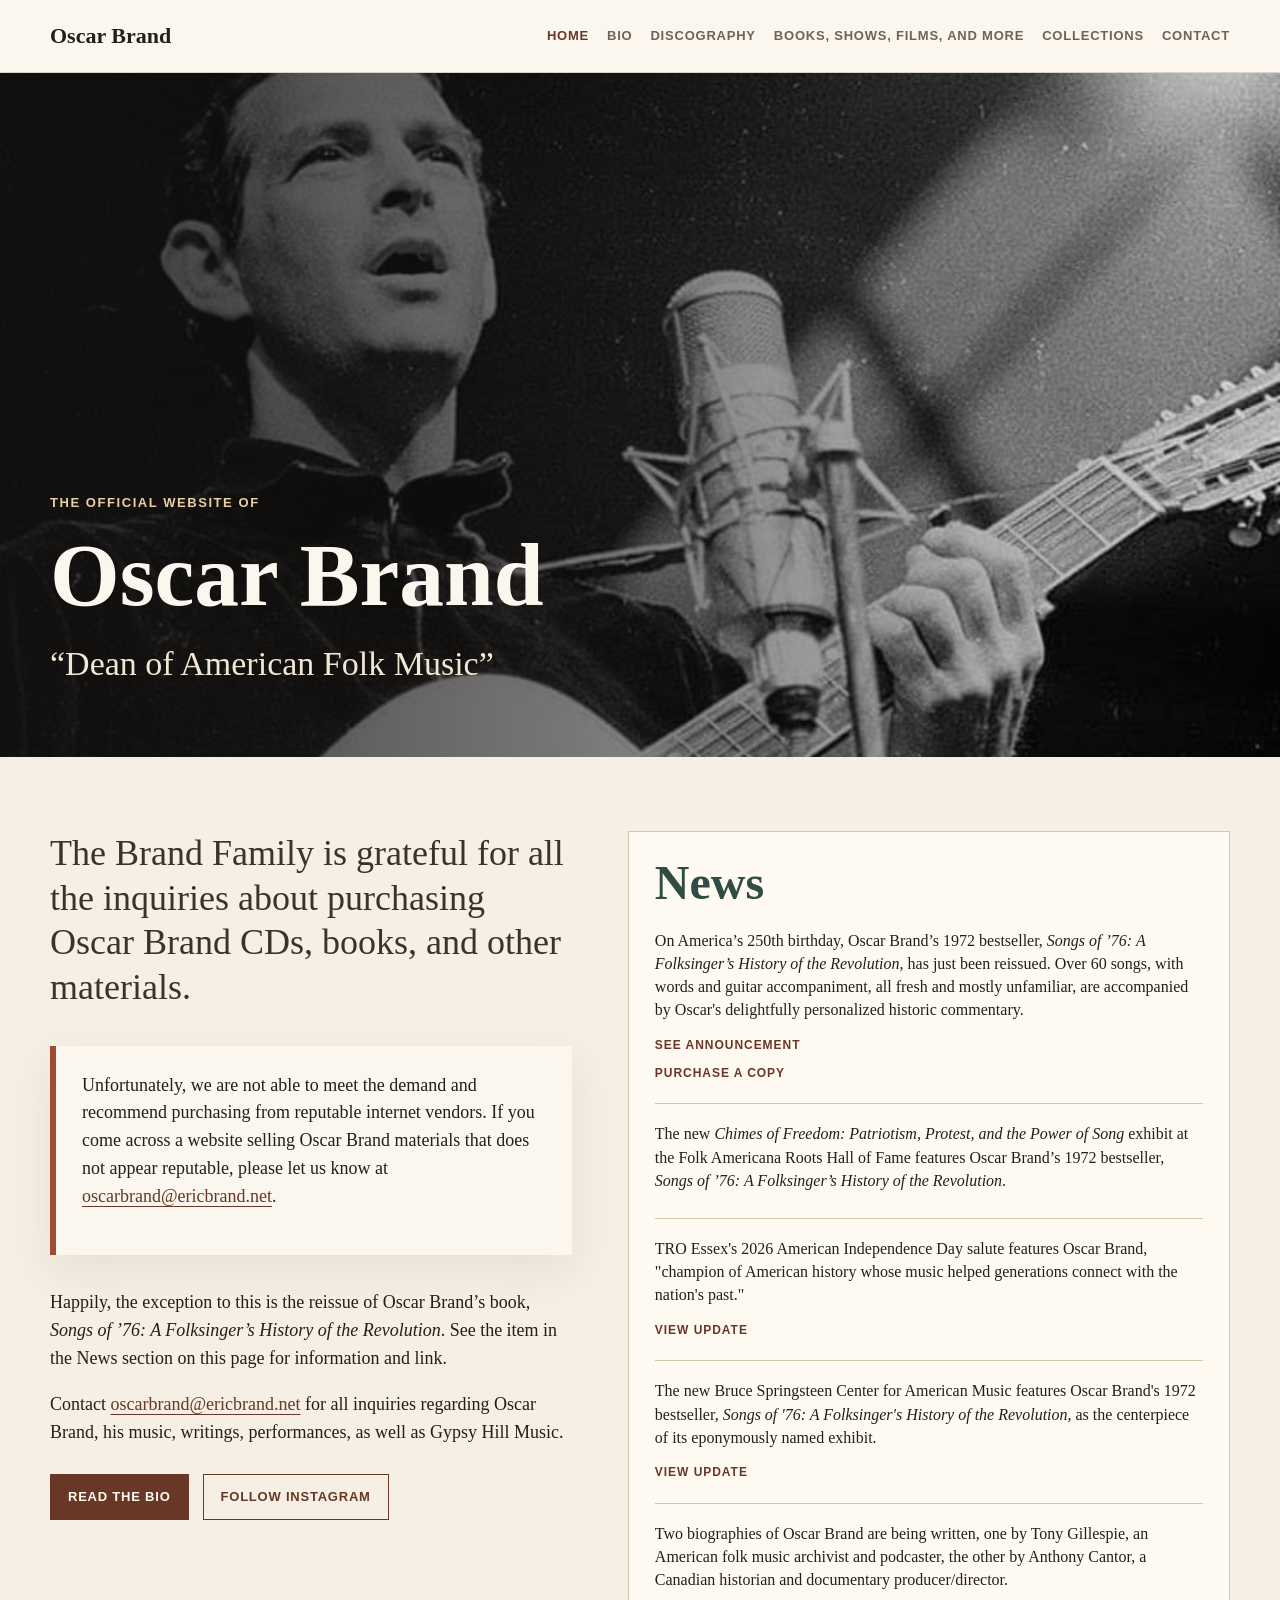
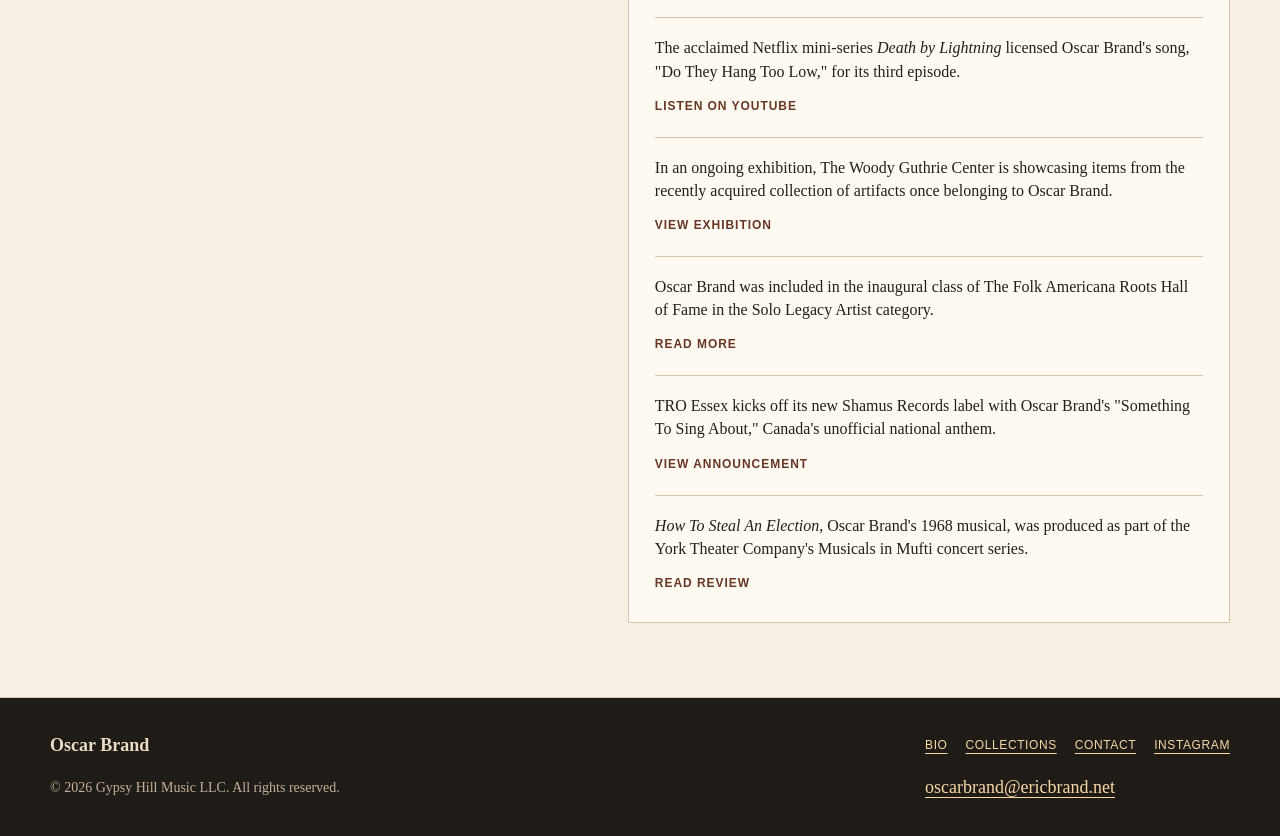
==== commit 2e091829: "Apply September 15 website copy revisions" ====
--- a/index.html
+++ b/index.html
@@ -36,10 +36,10 @@
 <body>
   <header class="site-header">
     <nav class="nav" aria-label="Primary navigation">
-      <a class="brand" href="index.html">Oscar Brand</a>
+      <a class="brand" href="/">Oscar Brand</a>
       <button class="nav-toggle" type="button" aria-expanded="false" aria-controls="primary-links"><span class="nav-toggle-lines" aria-hidden="true"></span><span class="sr-only">Menu</span></button>
       <div class="nav-links" id="primary-links">
-        <a href="index.html" aria-current="page">Home</a>
+        <a href="/" aria-current="page">Home</a>
         <a href="bio.html">Bio</a>
         <a href="discography.html">Discography</a>
         <a href="books-shows-films.html">Books, Shows, Films, and More</a>
@@ -76,11 +76,11 @@
       <aside class="news" aria-labelledby="news-heading">
         <h2 id="news-heading">News</h2>
         <ul class="news-list">
-          <li><p>On America’s 250th birthday, Oscar Brand’s 1972 bestseller, <em>Songs of ’76: A Folksinger’s History of the Revolution</em>, has just been reissued. Over 60 songs, with words and guitar accompaniment, all fresh and mostly unfamiliar, are accompanied by Oscar's delightfully personalized historic commentary.</p><a href="https://www.simonandschuster.ca/books/Songs-of-76/Oscar-Brand/9781493098408" target="_blank" rel="noopener noreferrer">Purchase a copy</a> · <a href="https://www.instagram.com/p/DdNG9AiFvvz/?stkn=bWpmbHNpZHl3cmJk" target="_blank" rel="noopener noreferrer">See announcement</a></li>
+          <li><p>On America’s 250th birthday, Oscar Brand’s 1972 bestseller, <em>Songs of ’76: A Folksinger’s History of the Revolution</em>, has just been reissued. Over 60 songs, with words and guitar accompaniment, all fresh and mostly unfamiliar, are accompanied by Oscar's delightfully personalized historic commentary.</p><a href="https://www.instagram.com/p/DdNG9AiFvvz/?stkn=bWpmbHNpZHl3cmJk" target="_blank" rel="noopener noreferrer">See announcement</a><br><a href="https://www.simonandschuster.ca/books/Songs-of-76/Oscar-Brand/9781493098408" target="_blank" rel="noopener noreferrer">Purchase a copy</a></li>
           <li><p>The new <em>Chimes of Freedom: Patriotism, Protest, and the Power of Song</em> exhibit at the Folk Americana Roots Hall of Fame features Oscar Brand’s 1972 bestseller, <em>Songs of ’76: A Folksinger’s History of the Revolution</em>.</p></li>
           <li><p>TRO Essex's 2026 American Independence Day salute features Oscar Brand, "champion of American history whose music helped generations connect with the nation's past."</p><a href="https://www.instagram.com/troessexmusicgroup/reel/DaN21lPpsqW/" target="_blank" rel="noopener noreferrer">View update</a></li>
           <li><p>The new Bruce Springsteen Center for American Music features Oscar Brand's 1972 bestseller, <em>Songs of '76: A Folksinger's History of the Revolution</em>, as the centerpiece of its eponymously named exhibit.</p><a href="https://www.instagram.com/brand_jeannie/p/DZvspr8H_Sf/" target="_blank" rel="noopener noreferrer">View update</a></li>
-          <li><p>Two biographies of Oscar Brand are being written, one by Tony Gillespie, an American folk music archivist and podcaster, the other by Anthony Cantor, a Canadian producer and director.</p></li>
+          <li><p>Two biographies of Oscar Brand are being written, one by Tony Gillespie, an American folk music archivist and podcaster, the other by Anthony Cantor, a Canadian historian and documentary producer/director.</p></li>
           <li><p>The acclaimed Netflix mini-series <em>Death by Lightning</em> licensed Oscar Brand's song, "Do They Hang Too Low," for its third episode.</p><a href="https://www.youtube.com/playlist?list=PLxLf7ivC2yMUwayCAdQJcPtGXL4rlucHL" target="_blank" rel="noopener noreferrer">Listen on YouTube</a></li>
           <li><p>In an ongoing exhibition, The Woody Guthrie Center is showcasing items from the recently acquired collection of artifacts once belonging to Oscar Brand.</p><a href="https://woodyguthriecenter.org/visit/exhibits/balladmonger/" target="_blank" rel="noopener noreferrer">View exhibition</a></li>
           <li><p>Oscar Brand was included in the inaugural class of The Folk Americana Roots Hall of Fame in the Solo Legacy Artist category.</p><a href="https://www.americanbluesscene.com/2024/03/the-folk-americana-roots-hall-of-fame-inductees-oscar-brand/" target="_blank" rel="noopener noreferrer">Read more</a></li>
@@ -91,7 +91,7 @@
     </section>
   </main>
 
-  <footer class="site-footer"><div class="footer-inner"><p><strong>Oscar Brand</strong></p><nav class="footer-links" aria-label="Footer navigation"><a href="bio.html">Bio</a><a href="collections.html">Collections</a><a href="contact.html">Contact</a><a href="https://www.instagram.com/theoscarbrand/" target="_blank" rel="noopener noreferrer">Instagram</a></nav><p class="footer-copyright">&copy; 2026 The Brand Family. All rights reserved.</p><p><a href="mailto:oscarbrand@ericbrand.net">oscarbrand@ericbrand.net</a></p></div></footer>
-  <script src="site.js?v=20260910a"></script>
+  <footer class="site-footer"><div class="footer-inner"><p><strong>Oscar Brand</strong></p><nav class="footer-links" aria-label="Footer navigation"><a href="bio.html">Bio</a><a href="collections.html">Collections</a><a href="contact.html">Contact</a><a href="https://www.instagram.com/theoscarbrand/" target="_blank" rel="noopener noreferrer">Instagram</a></nav><p class="footer-copyright">&copy; 2026 Gypsy Hill Music LLC. All rights reserved.</p><p><a href="mailto:oscarbrand@ericbrand.net">oscarbrand@ericbrand.net</a></p></div></footer>
+  <script src="site.js?v=20260915a"></script>
 </body>
 </html>
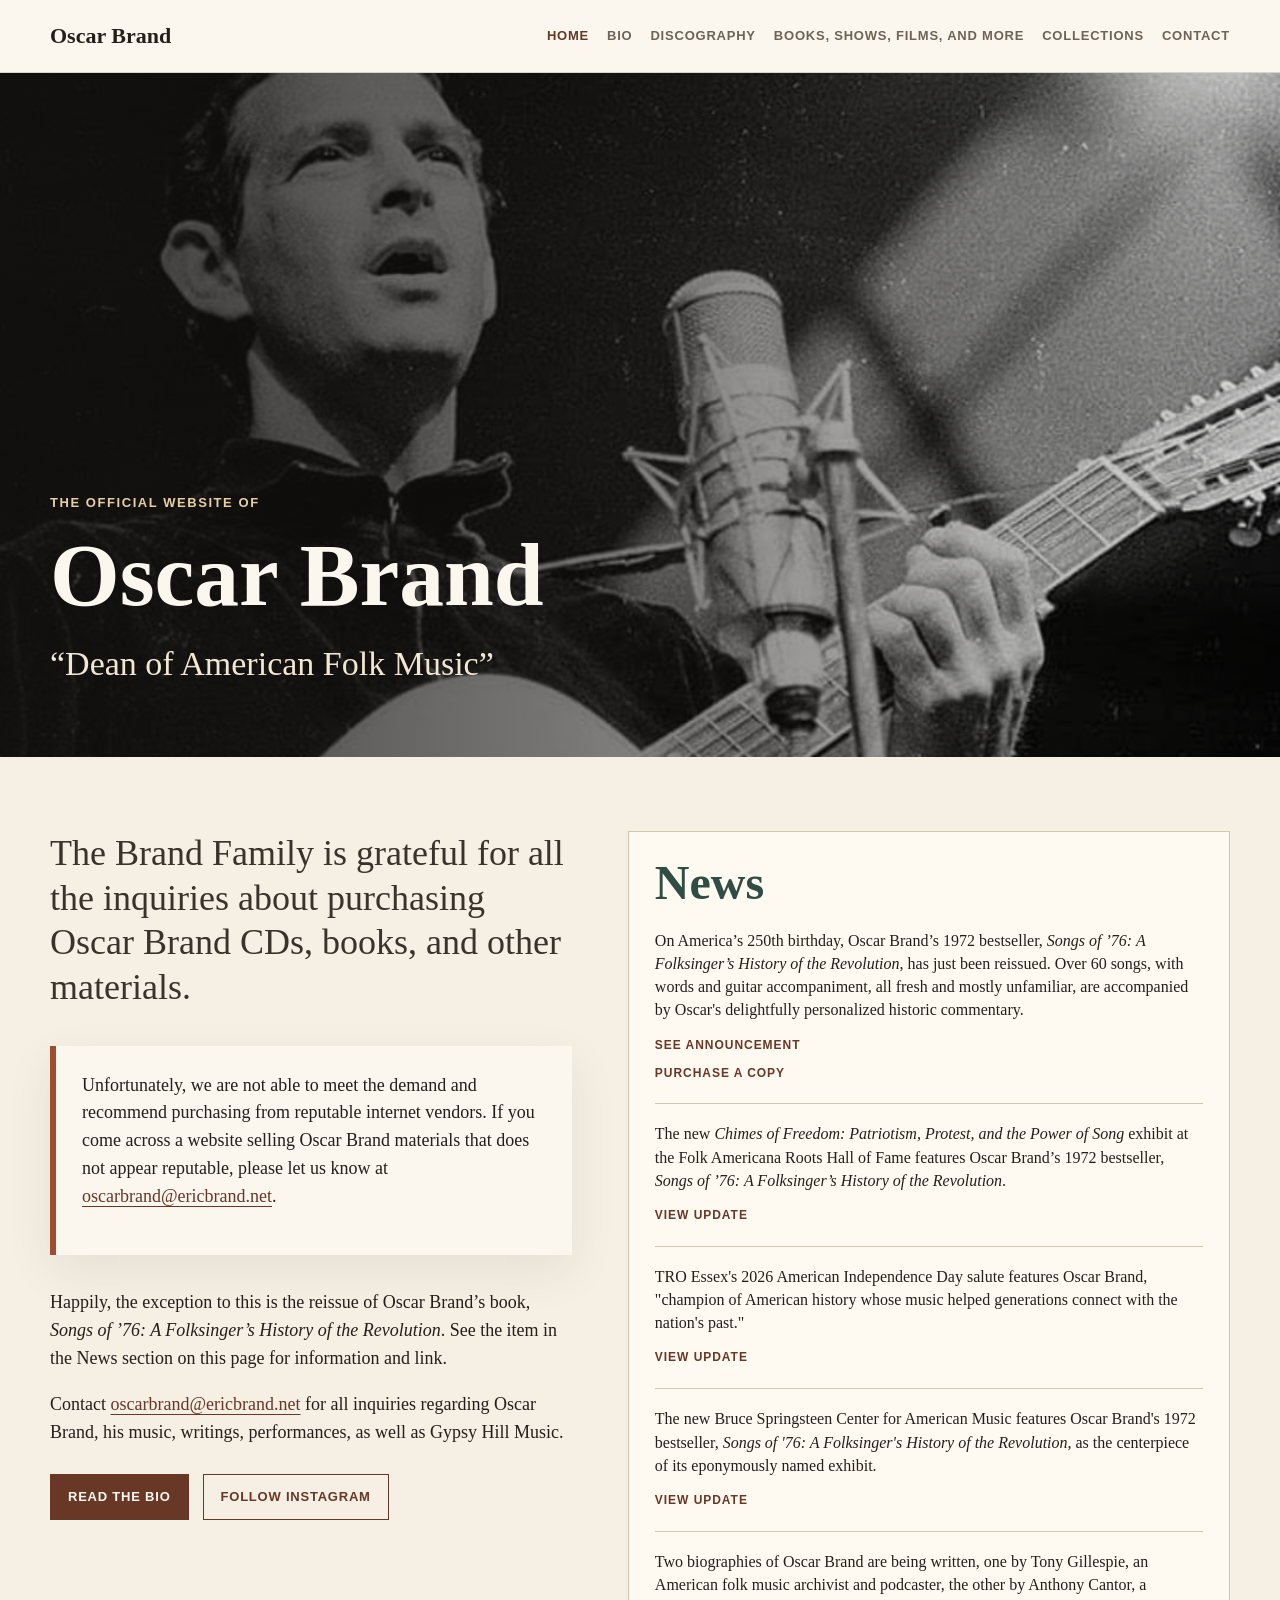
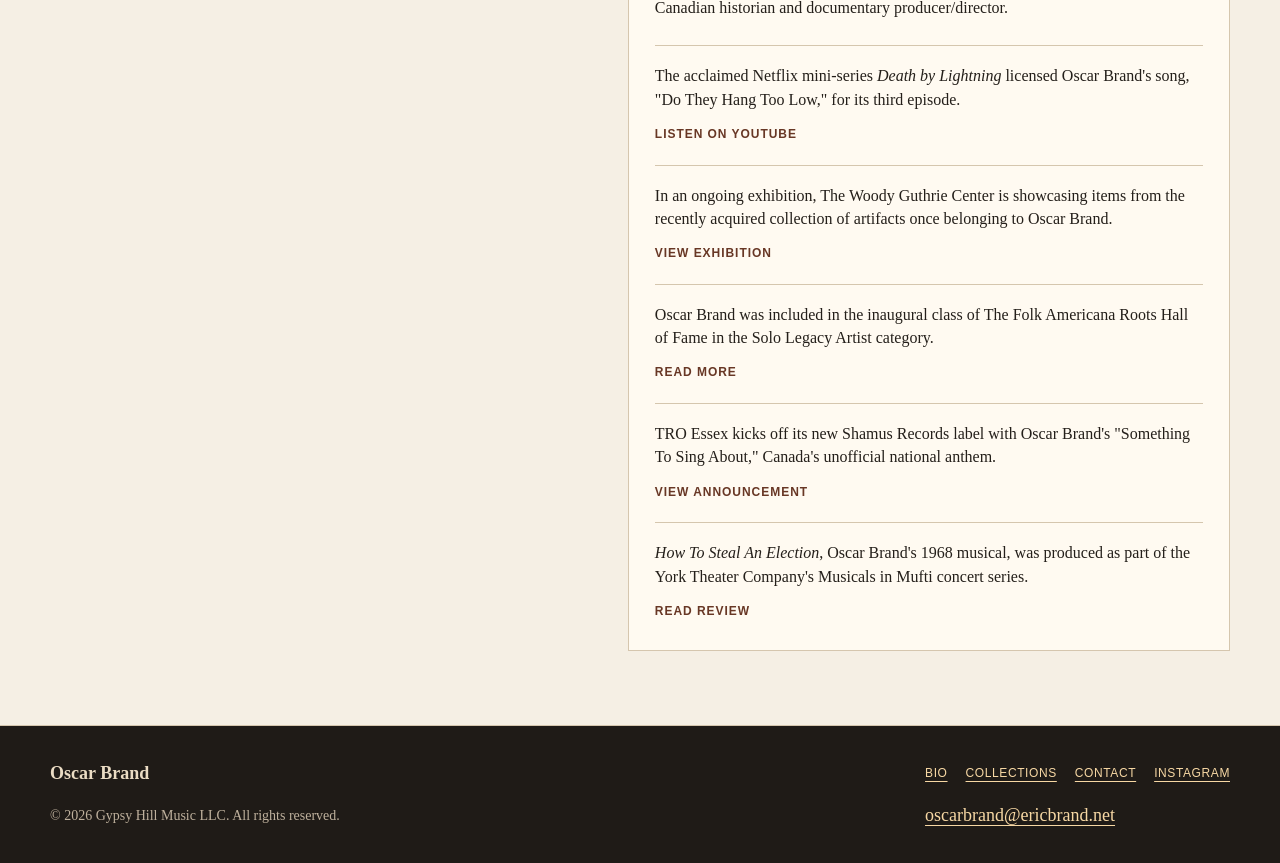
==== commit b98b80af: "Link second news item to Instagram" ====
--- a/index.html
+++ b/index.html
@@ -76,8 +76,8 @@
       <aside class="news" aria-labelledby="news-heading">
         <h2 id="news-heading">News</h2>
         <ul class="news-list">
-          <li><p>On America’s 250th birthday, Oscar Brand’s 1972 bestseller, <em>Songs of ’76: A Folksinger’s History of the Revolution</em>, has just been reissued. Over 60 songs, with words and guitar accompaniment, all fresh and mostly unfamiliar, are accompanied by Oscar's delightfully personalized historic commentary.</p><a href="https://www.instagram.com/p/DdNG9AiFvvz/?stkn=bWpmbHNpZHl3cmJk" target="_blank" rel="noopener noreferrer">See announcement</a><br><a href="https://www.simonandschuster.ca/books/Songs-of-76/Oscar-Brand/9781493098408" target="_blank" rel="noopener noreferrer">Purchase a copy</a></li>
-          <li><p>The new <em>Chimes of Freedom: Patriotism, Protest, and the Power of Song</em> exhibit at the Folk Americana Roots Hall of Fame features Oscar Brand’s 1972 bestseller, <em>Songs of ’76: A Folksinger’s History of the Revolution</em>.</p></li>
+          <li><p>On America’s 250th birthday, Oscar Brand’s 1972 bestseller, <em>Songs of ’76: A Folksinger’s History of the Revolution</em>, has just been reissued. Over 60 songs, with words and guitar accompaniment, all fresh and mostly unfamiliar, are accompanied by Oscar's delightfully personalized historic commentary.</p><a href="https://www.instagram.com/p/DdNG9AiFvvz/?stkn=bWpmbHNpZHl3cmJk" target="_blank" rel="noopener noreferrer">See announcement</a><br><a href="https://www.amazon.com/Songs-76-Oscar-Brand/dp/1493098403/" target="_blank" rel="noopener noreferrer">Purchase a copy</a></li>
+          <li><p>The new <em>Chimes of Freedom: Patriotism, Protest, and the Power of Song</em> exhibit at the Folk Americana Roots Hall of Fame features Oscar Brand’s 1972 bestseller, <em>Songs of ’76: A Folksinger’s History of the Revolution</em>.</p><a href="https://www.instagram.com/brand_jeannie/p/DdgyC-wF-sq/" target="_blank" rel="noopener noreferrer">View update</a></li>
           <li><p>TRO Essex's 2026 American Independence Day salute features Oscar Brand, "champion of American history whose music helped generations connect with the nation's past."</p><a href="https://www.instagram.com/troessexmusicgroup/reel/DaN21lPpsqW/" target="_blank" rel="noopener noreferrer">View update</a></li>
           <li><p>The new Bruce Springsteen Center for American Music features Oscar Brand's 1972 bestseller, <em>Songs of '76: A Folksinger's History of the Revolution</em>, as the centerpiece of its eponymously named exhibit.</p><a href="https://www.instagram.com/brand_jeannie/p/DZvspr8H_Sf/" target="_blank" rel="noopener noreferrer">View update</a></li>
           <li><p>Two biographies of Oscar Brand are being written, one by Tony Gillespie, an American folk music archivist and podcaster, the other by Anthony Cantor, a Canadian historian and documentary producer/director.</p></li>
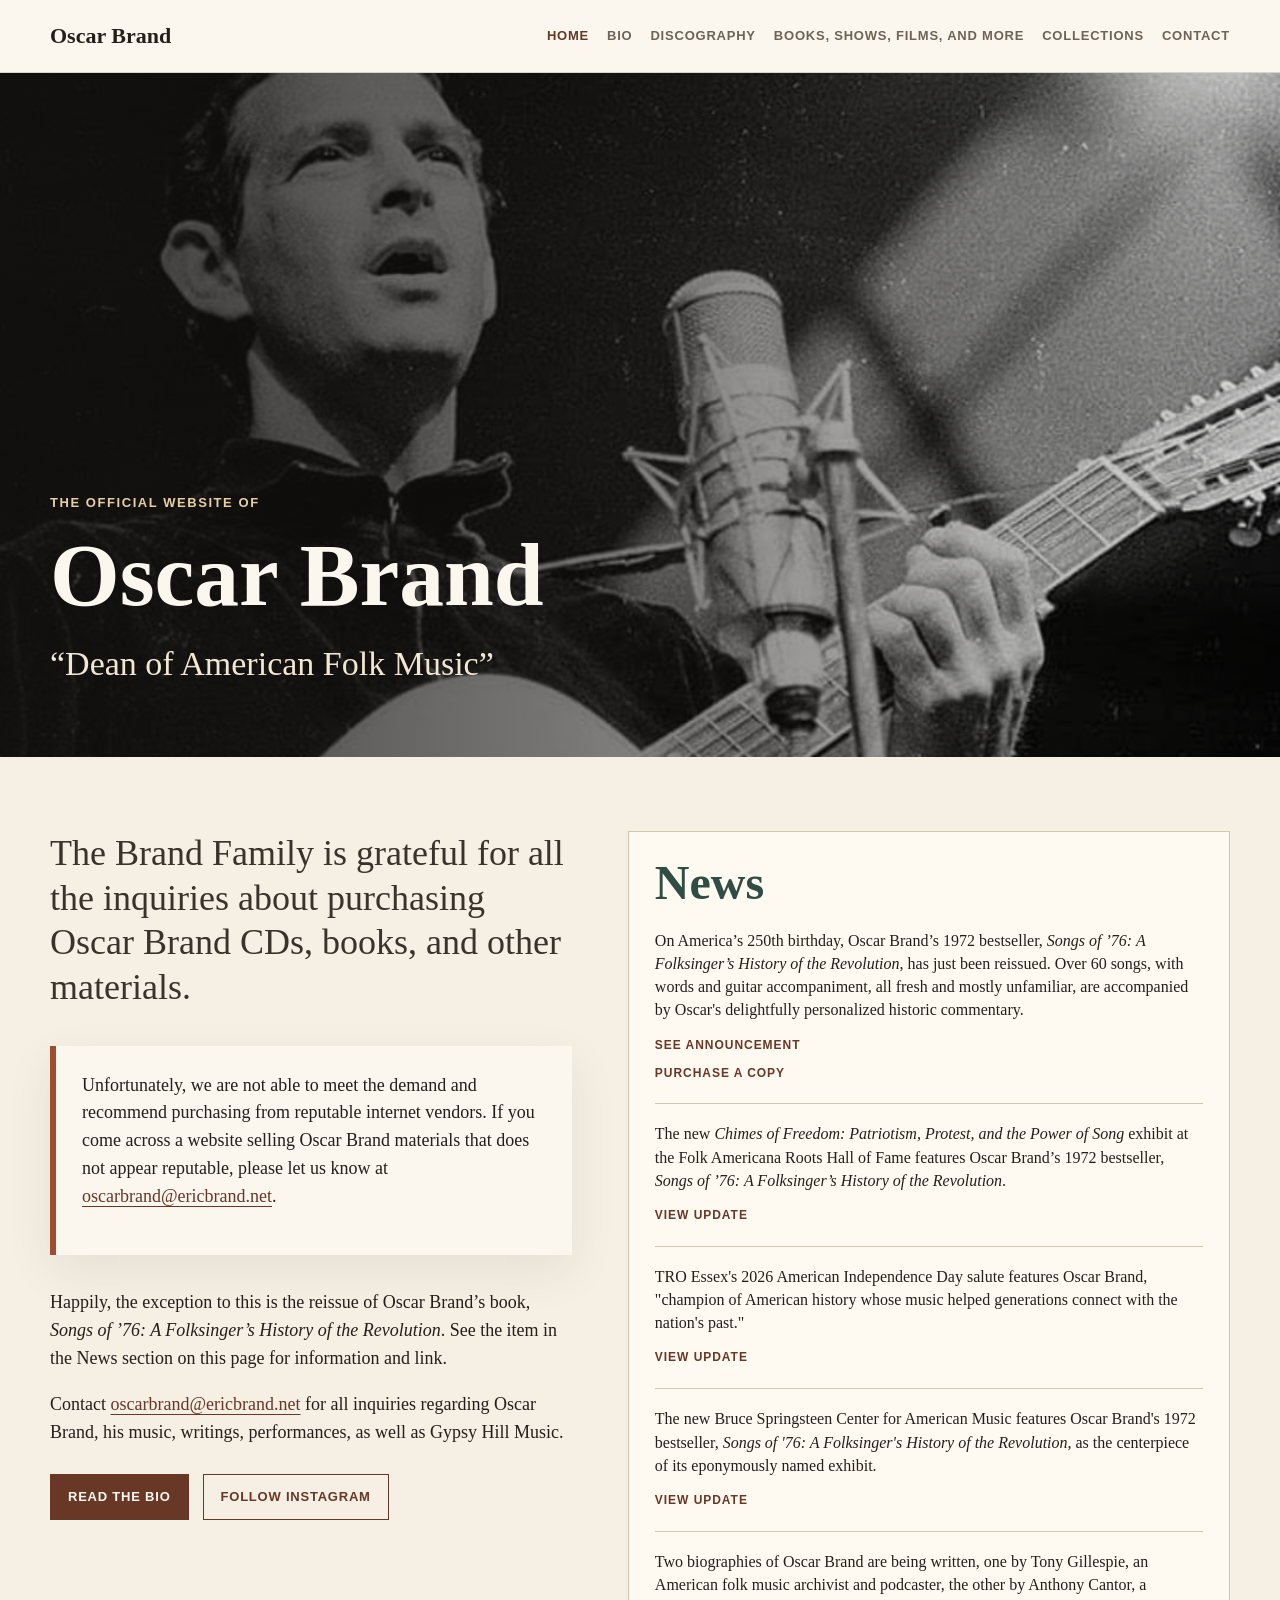
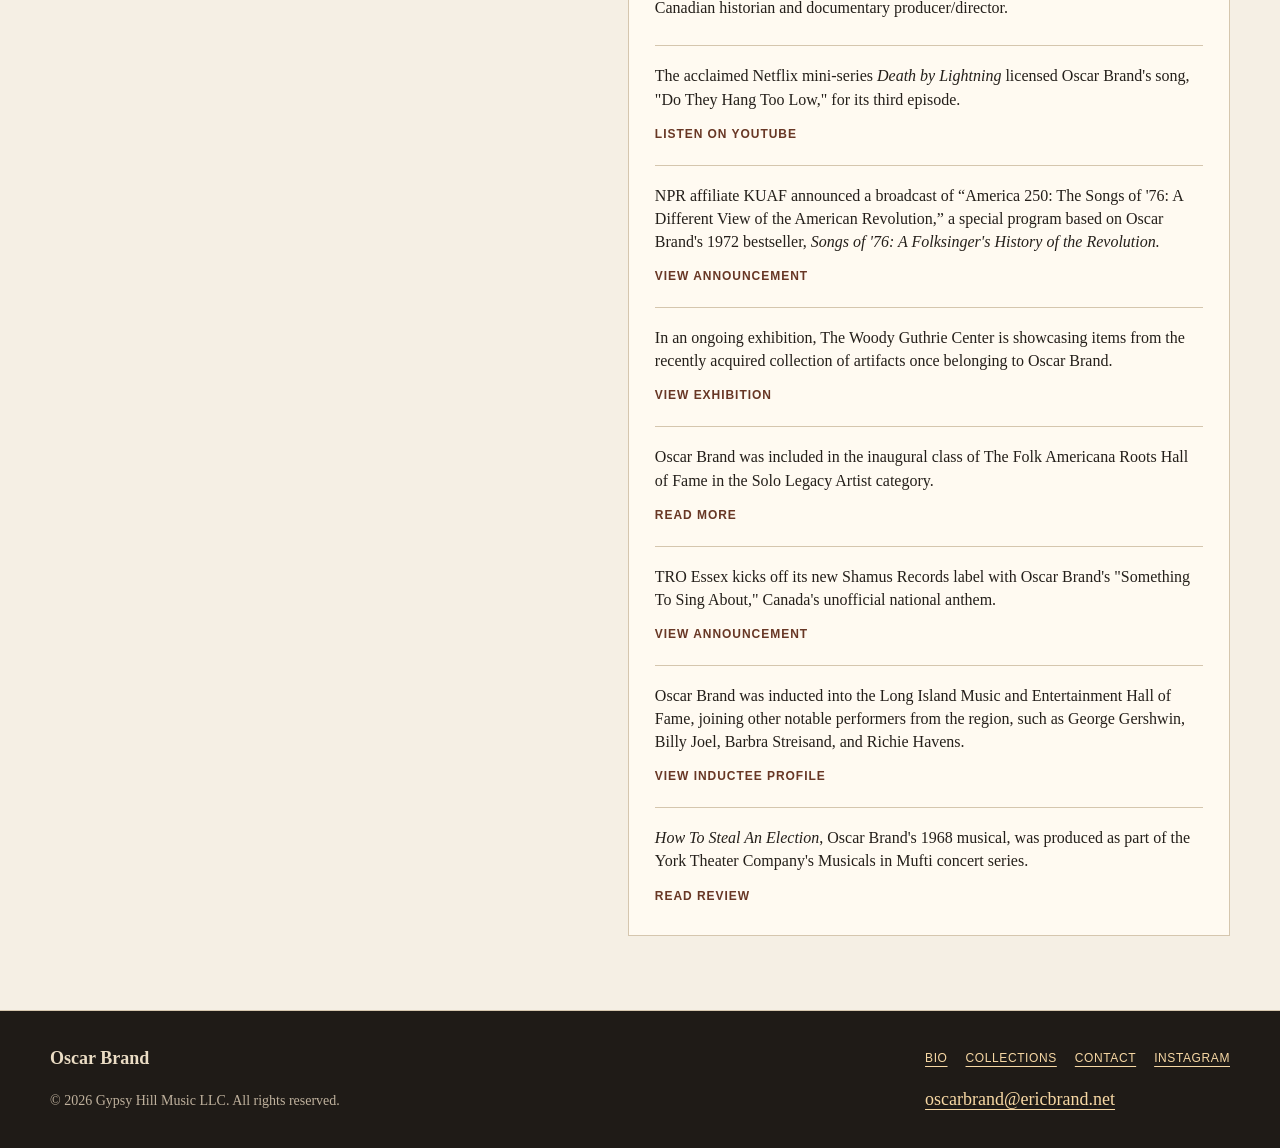
==== commit fb73a02d: "Add Oscar Brand news and update page photos" ====
--- a/index.html
+++ b/index.html
@@ -82,9 +82,11 @@
           <li><p>The new Bruce Springsteen Center for American Music features Oscar Brand's 1972 bestseller, <em>Songs of '76: A Folksinger's History of the Revolution</em>, as the centerpiece of its eponymously named exhibit.</p><a href="https://www.instagram.com/brand_jeannie/p/DZvspr8H_Sf/" target="_blank" rel="noopener noreferrer">View update</a></li>
           <li><p>Two biographies of Oscar Brand are being written, one by Tony Gillespie, an American folk music archivist and podcaster, the other by Anthony Cantor, a Canadian historian and documentary producer/director.</p></li>
           <li><p>The acclaimed Netflix mini-series <em>Death by Lightning</em> licensed Oscar Brand's song, "Do They Hang Too Low," for its third episode.</p><a href="https://www.youtube.com/playlist?list=PLxLf7ivC2yMUwayCAdQJcPtGXL4rlucHL" target="_blank" rel="noopener noreferrer">Listen on YouTube</a></li>
+          <li><p>NPR affiliate KUAF announced a broadcast of “America 250: The Songs of '76: A Different View of the American Revolution,” a special program based on Oscar Brand's 1972 bestseller, <em>Songs of '76: A Folksinger's History of the Revolution.</em></p><a href="https://www.kuaf.com/community-calendar/event/olli-america-250-the-songs-of-76-a-different-view-of-the-american-revolution-22-01-2026-12-58-46" target="_blank" rel="noopener noreferrer">View Announcement</a></li>
           <li><p>In an ongoing exhibition, The Woody Guthrie Center is showcasing items from the recently acquired collection of artifacts once belonging to Oscar Brand.</p><a href="https://woodyguthriecenter.org/visit/exhibits/balladmonger/" target="_blank" rel="noopener noreferrer">View exhibition</a></li>
           <li><p>Oscar Brand was included in the inaugural class of The Folk Americana Roots Hall of Fame in the Solo Legacy Artist category.</p><a href="https://www.americanbluesscene.com/2024/03/the-folk-americana-roots-hall-of-fame-inductees-oscar-brand/" target="_blank" rel="noopener noreferrer">Read more</a></li>
           <li><p>TRO Essex kicks off its new Shamus Records label with Oscar Brand's "Something To Sing About," Canada's unofficial national anthem.</p><a href="https://www.linkedin.com/posts/troessexmusicgroup_recordlabel-shamusrecords-music-activity-7161459647114149888-jFPa/" target="_blank" rel="noopener noreferrer">View announcement</a></li>
+          <li><p>Oscar Brand was inducted into the Long Island Music and Entertainment Hall of Fame, joining other notable performers from the region, such as George Gershwin, Billy Joel, Barbra Streisand, and Richie Havens.</p><a href="https://www.limusichalloffame.org/inductees/oscar-brand/" target="_blank" rel="noopener noreferrer">View Inductee Profile</a></li>
           <li><p><em>How To Steal An Election</em>, Oscar Brand's 1968 musical, was produced as part of the York Theater Company's Musicals in Mufti concert series.</p><a href="https://newyorktheater.me/2023/08/29/how-to-steal-an-election-musical-review/" target="_blank" rel="noopener noreferrer">Read review</a></li>
         </ul>
       </aside>
